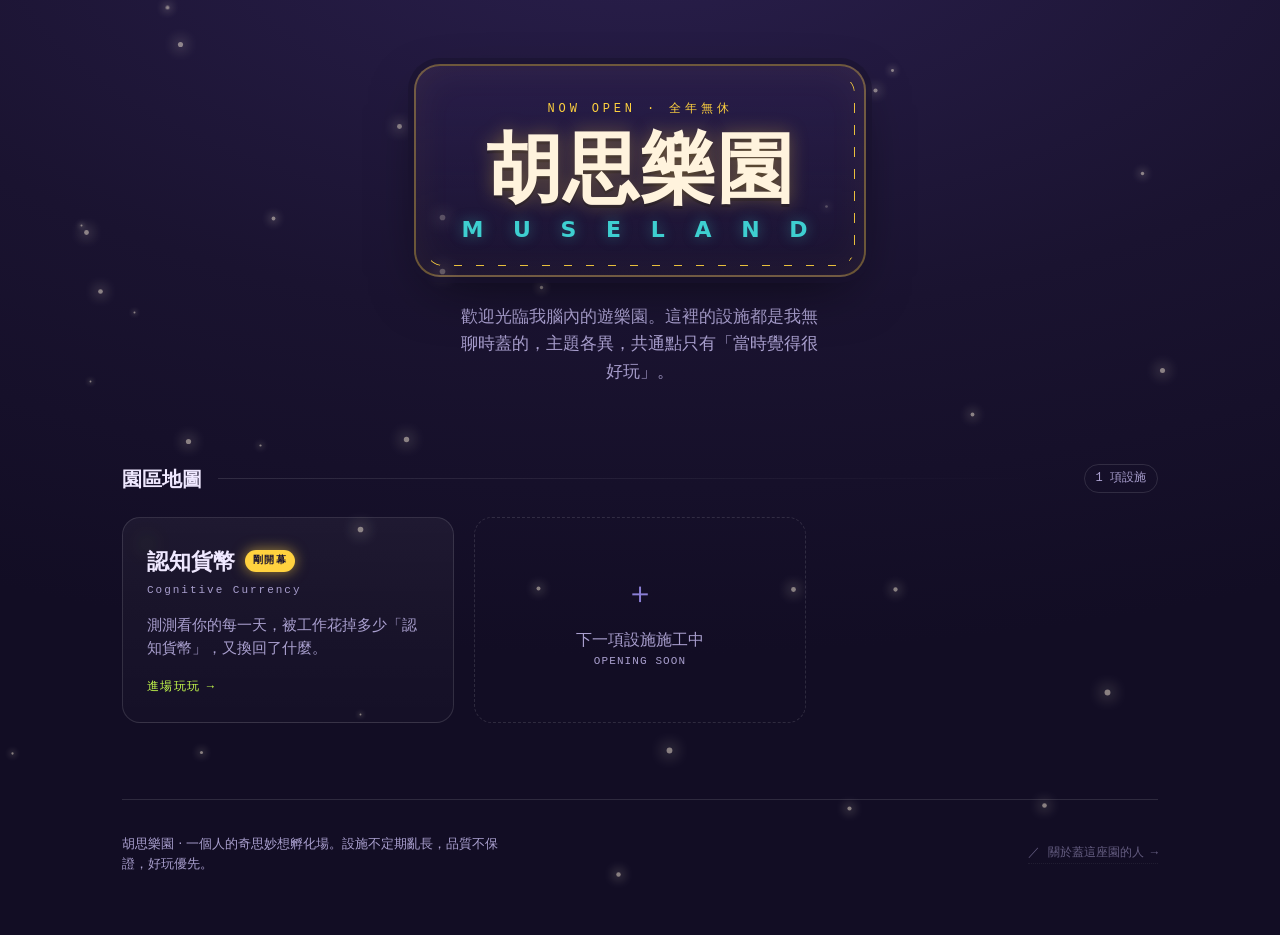
==== index.html @ d2857ace "init: museland park + cognitive currency" ====
<!DOCTYPE html>
<html lang="zh-Hant">
<head>
<meta charset="UTF-8" />
<meta name="viewport" content="width=device-width, initial-scale=1.0" />
<title>Museland・胡思樂園</title>
<meta name="description" content="一座裝各種奇思妙想的遊樂園。設施不定期亂長，開幕沒有時刻表。" />

<!-- 全站色票 / 字體集中管理（未來要接品牌站，改這裡一處即可） -->
<style>
:root{
  /* 遊樂園「黃昏亮燈」基調 —— 全站殼的顏色，不是任何一項設施的裝潢 */
  --sky:        #1a1330;   /* 夜幕將暗、燈剛亮的天 */
  --sky-2:      #2a1f4d;   /* 天空漸層上緣 */
  --bulb:       #fff3dd;   /* 燈泡暖白 */
  --marquee:    #ffd23f;   /* 招牌燈金 */
  --pink:       #ff5c8a;   /* 旋轉木馬粉 */
  --teal:       #3ecfd0;   /* 摩天輪青 */
  --violet:     #8b7fd6;   /* 霓虹紫 */
  --ink:        #efe8ff;   /* 主要文字（亮） */
  --ink-dim:    #a99fce;   /* 次要文字 */
  --line:       rgba(255,255,255,.12);

  --display: "Baloo 2", "Noto Sans TC", system-ui, sans-serif;
  --body:    "Noto Sans TC", system-ui, -apple-system, sans-serif;
  --mono:    ui-monospace, "SF Mono", Menlo, monospace;

  --r: 18px;
  --maxw: 1080px;
}

*{box-sizing:border-box;margin:0;padding:0}
html{-webkit-text-size-adjust:100%}
body{
  font-family:var(--body);
  color:var(--ink);
  background:
    radial-gradient(120% 80% at 50% -10%, var(--sky-2) 0%, var(--sky) 55%, #120d24 100%);
  min-height:100dvh;
  overflow-x:hidden;
  line-height:1.6;
}

/* ——— 夜空裡漂浮的燈點（氣氛，非內容） ——— */
.stars{position:fixed;inset:0;pointer-events:none;z-index:0}
.stars i{
  position:absolute;width:3px;height:3px;border-radius:50%;
  background:var(--bulb);opacity:.5;
  box-shadow:0 0 8px 1px var(--bulb);
  animation:twinkle 4s ease-in-out infinite;
}
@keyframes twinkle{0%,100%{opacity:.15}50%{opacity:.7}}

.wrap{position:relative;z-index:1;max-width:var(--maxw);margin:0 auto;padding:0 22px}

/* ================= 招牌 / HERO ================= */
header.marquee{padding:64px 0 26px;text-align:center}

/* 一圈跑馬燈燈泡框住招牌 */
.signboard{
  position:relative;display:inline-block;padding:34px 46px;border-radius:26px;
  background:linear-gradient(180deg, rgba(43,31,77,.65), rgba(26,19,48,.4));
  border:2px solid rgba(255,210,63,.35);
  box-shadow:0 0 0 6px rgba(26,19,48,.6), 0 20px 60px -20px rgba(0,0,0,.7),
             inset 0 0 40px rgba(255,210,63,.06);
}
/* 燈泡沿邊 */
.signboard::before{
  content:"";position:absolute;inset:9px;border-radius:18px;
  background-image:radial-gradient(circle, var(--marquee) 32%, transparent 34%);
  background-size:22px 22px;background-position:0 0;
  -webkit-mask:linear-gradient(#000 0 0) content-box, linear-gradient(#000 0 0);
  padding:1px;-webkit-mask-composite:xor;mask-composite:exclude;
  opacity:.9;pointer-events:none;
  animation:chase 1.1s steps(2) infinite;
}
@keyframes chase{50%{opacity:.4}}

.eyebrow{
  font-family:var(--mono);font-size:12px;letter-spacing:.32em;
  color:var(--marquee);text-transform:uppercase;margin-bottom:12px;
}
h1{
  font-family:var(--display);font-weight:800;
  font-size:clamp(40px,9vw,76px);line-height:1;letter-spacing:.01em;
  color:var(--bulb);
  text-shadow:0 0 18px rgba(255,210,63,.35), 0 3px 0 rgba(0,0,0,.25);
}
h1 .en{
  display:block;font-size:clamp(15px,3.4vw,22px);letter-spacing:.5em;
  color:var(--teal);margin-top:12px;text-shadow:0 0 14px rgba(62,207,208,.4);
}
.tagline{
  max-width:34ch;margin:26px auto 0;color:var(--ink-dim);
  font-size:clamp(15px,2.6vw,17px);
}

/* ================= 園區地圖標題 ================= */
.mapbar{
  display:flex;align-items:center;gap:16px;margin:52px 0 22px;
}
.mapbar h2{
  font-family:var(--display);font-weight:700;font-size:20px;color:var(--ink);
  white-space:nowrap;
}
.mapbar .rule{flex:1;height:1px;background:linear-gradient(90deg,var(--line),transparent)}
.mapbar .count{
  font-family:var(--mono);font-size:12px;color:var(--ink-dim);
  border:1px solid var(--line);border-radius:99px;padding:4px 11px;white-space:nowrap;
}

/* ================= 燈牆 / 設施格 ================= */
.grid{
  display:grid;grid-template-columns:repeat(auto-fill,minmax(280px,1fr));
  gap:20px;padding-bottom:20px;
}

.tile{
  position:relative;display:block;text-decoration:none;color:inherit;
  border-radius:var(--r);padding:26px 24px 24px;
  background:linear-gradient(180deg, rgba(255,255,255,.045), rgba(255,255,255,.015));
  border:1px solid var(--line);
  overflow:hidden;isolation:isolate;
  transition:transform .28s cubic-bezier(.2,.8,.2,1), border-color .28s, box-shadow .28s;
}
/* 每項設施用自己的主題色發光 */
.tile::before{
  content:"";position:absolute;inset:0;z-index:-1;opacity:.0;
  background:radial-gradient(120% 90% at 20% -10%, var(--c) 0%, transparent 60%);
  transition:opacity .3s;
}
.tile:hover,.tile:focus-visible{
  transform:translateY(-6px);
  border-color:color-mix(in srgb, var(--c) 60%, transparent);
  box-shadow:0 22px 50px -24px var(--c), 0 0 0 1px color-mix(in srgb,var(--c) 30%,transparent);
  outline:none;
}
.tile:hover::before,.tile:focus-visible::before{opacity:.16}
.tile:focus-visible{box-shadow:0 0 0 3px var(--sky),0 0 0 6px var(--c)}

/* 亮燈的小圓標 —— 這項設施的招牌燈 */
.bulb{
  width:38px;height:38px;border-radius:50%;margin-bottom:18px;
  background:radial-gradient(circle at 35% 30%, #fff, var(--c) 65%, color-mix(in srgb,var(--c) 40%,#000));
  box-shadow:0 0 20px 2px var(--c), inset 0 0 8px rgba(255,255,255,.6);
}
.tile h3{
  font-family:var(--display);font-weight:700;font-size:22px;color:var(--ink);
  display:flex;align-items:center;gap:10px;flex-wrap:wrap;
}
.tile .sub{font-family:var(--mono);font-size:11px;letter-spacing:.18em;color:var(--ink-dim);margin-top:3px}
.tile p{color:var(--ink-dim);font-size:14.5px;margin-top:14px}
.tile .enter{
  font-family:var(--mono);font-size:12px;letter-spacing:.12em;color:var(--c);
  margin-top:18px;display:inline-flex;align-items:center;gap:6px;
}
.tile .enter .arrow{transition:transform .25s}
.tile:hover .enter .arrow,.tile:focus-visible .enter .arrow{transform:translateX(4px)}

/* 剛開幕燈牌 */
.newtag{
  font-family:var(--mono);font-size:10px;letter-spacing:.14em;
  color:#1a1330;background:var(--marquee);
  padding:3px 8px;border-radius:99px;font-weight:700;
  box-shadow:0 0 14px rgba(255,210,63,.6);
  animation:blink 1.6s ease-in-out infinite;
}
@keyframes blink{0%,100%{opacity:1}50%{opacity:.45}}

/* 外連小記號 */
.ext{font-size:11px;color:var(--ink-dim);opacity:.7}

/* 「還會開更多」的空位提示 */
.soon{
  border:1px dashed var(--line);border-radius:var(--r);
  display:flex;flex-direction:column;align-items:center;justify-content:center;
  text-align:center;padding:34px 24px;color:var(--ink-dim);min-height:200px;
}
.soon .plus{font-size:30px;color:var(--violet);margin-bottom:10px}
.soon small{font-family:var(--mono);font-size:11px;letter-spacing:.1em}

/* ================= 頁尾 ================= */
footer{
  margin-top:56px;padding:34px 0 60px;border-top:1px solid var(--line);
  display:flex;flex-wrap:wrap;gap:14px 26px;align-items:center;justify-content:space-between;
  color:var(--ink-dim);font-size:13px;
}
footer .who{max-width:46ch}
/* 預留：之後接品牌站的單向連結（現在隱藏佔位） */
footer .brand-link{font-family:var(--mono);font-size:12px;color:var(--ink-dim);text-decoration:none;opacity:.55;border-bottom:1px dotted var(--line)}
footer .brand-link:hover{opacity:1;color:var(--teal)}

@media (prefers-reduced-motion: reduce){
  *{animation:none !important}
  .tile{transition:none}
}
</style>
</head>
<body>

<div class="stars" aria-hidden="true"></div>

<div class="wrap">

  <header class="marquee">
    <div class="signboard">
      <div class="eyebrow">Now Open · 全年無休</div>
      <h1>胡思樂園<span class="en">M U S E L A N D</span></h1>
    </div>
    <p class="tagline">歡迎光臨我腦內的遊樂園。這裡的設施都是我無聊時蓋的，主題各異，共通點只有「當時覺得很好玩」。</p>
  </header>

  <div class="mapbar">
    <h2>園區地圖</h2>
    <span class="rule"></span>
    <span class="count" id="count">— 項設施</span>
  </div>

  <main class="grid" id="grid" aria-label="園區設施列表"></main>

  <footer>
    <span class="who">胡思樂園 · 一個人的奇思妙想孵化場。設施不定期亂長，品質不保證，好玩優先。</span>
    <!-- 品牌接口佔位：日後由品牌站單向連進來，或這裡放一個回品牌站的隱性連結 -->
    <a class="brand-link" href="#" data-brand-placeholder>／ 關於蓋這座園的人 →</a>
  </footer>

</div>

<script src="works.js"></script>
<script>
(function(){
  // —— 夜空燈點 ——
  var sky = document.querySelector('.stars');
  var N = 34;
  for(var i=0;i<N;i++){
    var s=document.createElement('i');
    s.style.left=(Math.random()*100)+'%';
    s.style.top=(Math.random()*100)+'%';
    s.style.animationDelay=(Math.random()*4)+'s';
    s.style.transform='scale('+(0.6+Math.random()*1.4)+')';
    sky.appendChild(s);
  }

  // —— 由 WORKS 自動生成園區地圖 ——
  var grid = document.getElementById('grid');
  var frag = document.createDocumentFragment();

  (WORKS || []).forEach(function(w){
    var isExternal = !!w.external;
    var href = isExternal ? w.external : ('works/' + w.slug + '/');
    var a = document.createElement('a');
    a.className='tile';
    a.href=href;
    a.style.setProperty('--c', w.color || '#8b7fd6');
    if(isExternal){ a.target='_blank'; a.rel='noopener'; }

    a.innerHTML =
      '<span class="bulb" aria-hidden="true"></span>' +
      '<h3>'+ esc(w.title) +
        (w.isNew ? ' <span class="newtag">剛開幕</span>' : '') +
      '</h3>' +
      (w.subtitle ? '<div class="sub">'+ esc(w.subtitle) +'</div>' : '') +
      (w.blurb ? '<p>'+ esc(w.blurb) +'</p>' : '') +
      '<span class="enter">進場玩玩 <span class="arrow">→</span>' +
        (isExternal ? ' <span class="ext">(另開)</span>' : '') +
      '</span>';
    frag.appendChild(a);
  });

  // 「還會開更多」空位
  var soon=document.createElement('div');
  soon.className='soon';
  soon.innerHTML='<span class="plus">＋</span><span>下一項設施施工中</span><small>OPENING SOON</small>';
  frag.appendChild(soon);

  grid.appendChild(frag);
  document.getElementById('count').textContent = (WORKS||[]).length + ' 項設施';

  function esc(s){var d=document.createElement('div');d.textContent=s;return d.innerHTML;}
})();
</script>
</body>
</html>
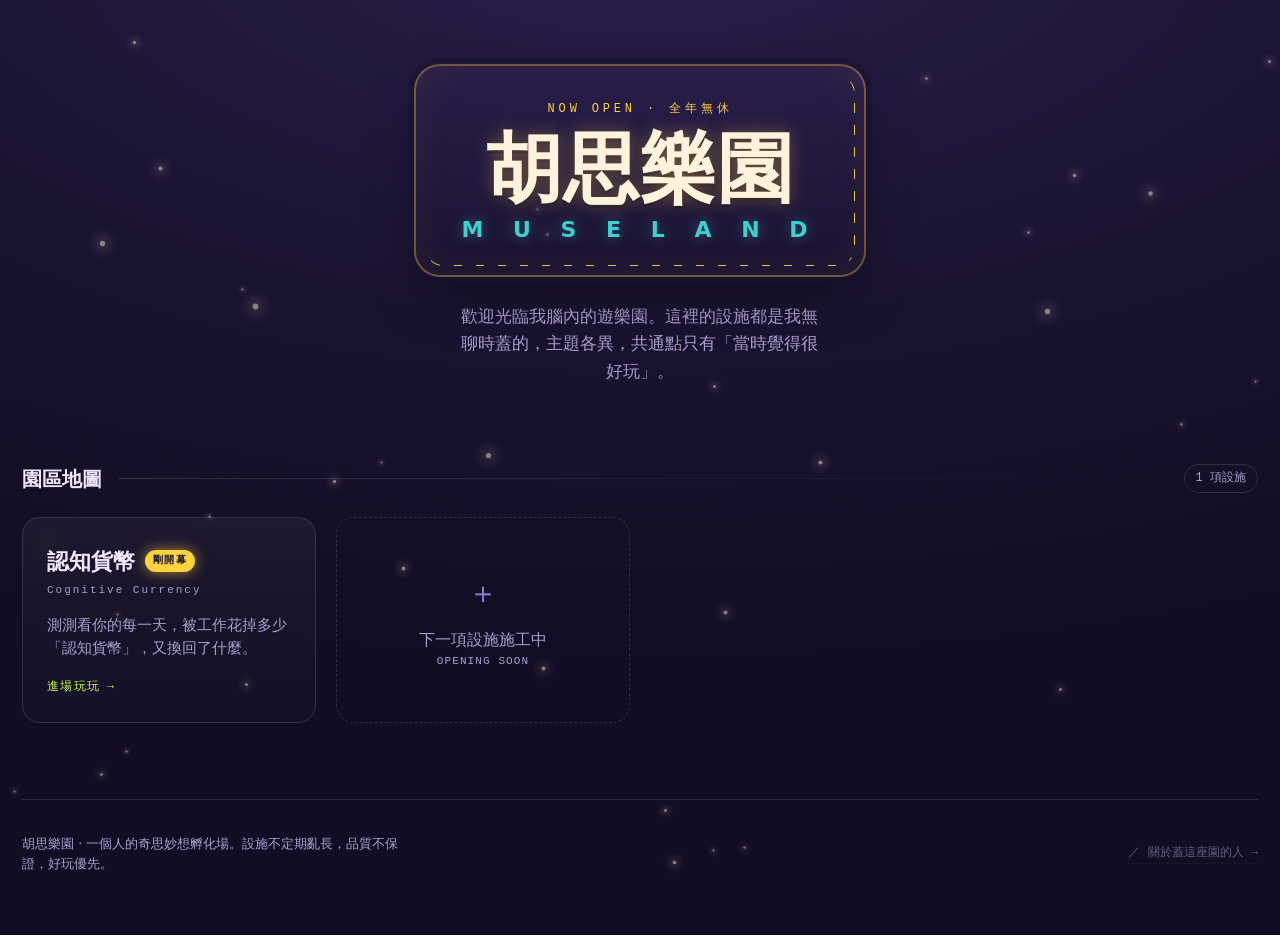
==== commit adf59848: "Update index.html" ====
--- a/index.html
+++ b/index.html
@@ -26,7 +26,7 @@
   --mono:    ui-monospace, "SF Mono", Menlo, monospace;
 
   --r: 18px;
-  --maxw: 1080px;
+  --maxw: 1440px;
 }
 
 *{box-sizing:border-box;margin:0;padding:0}
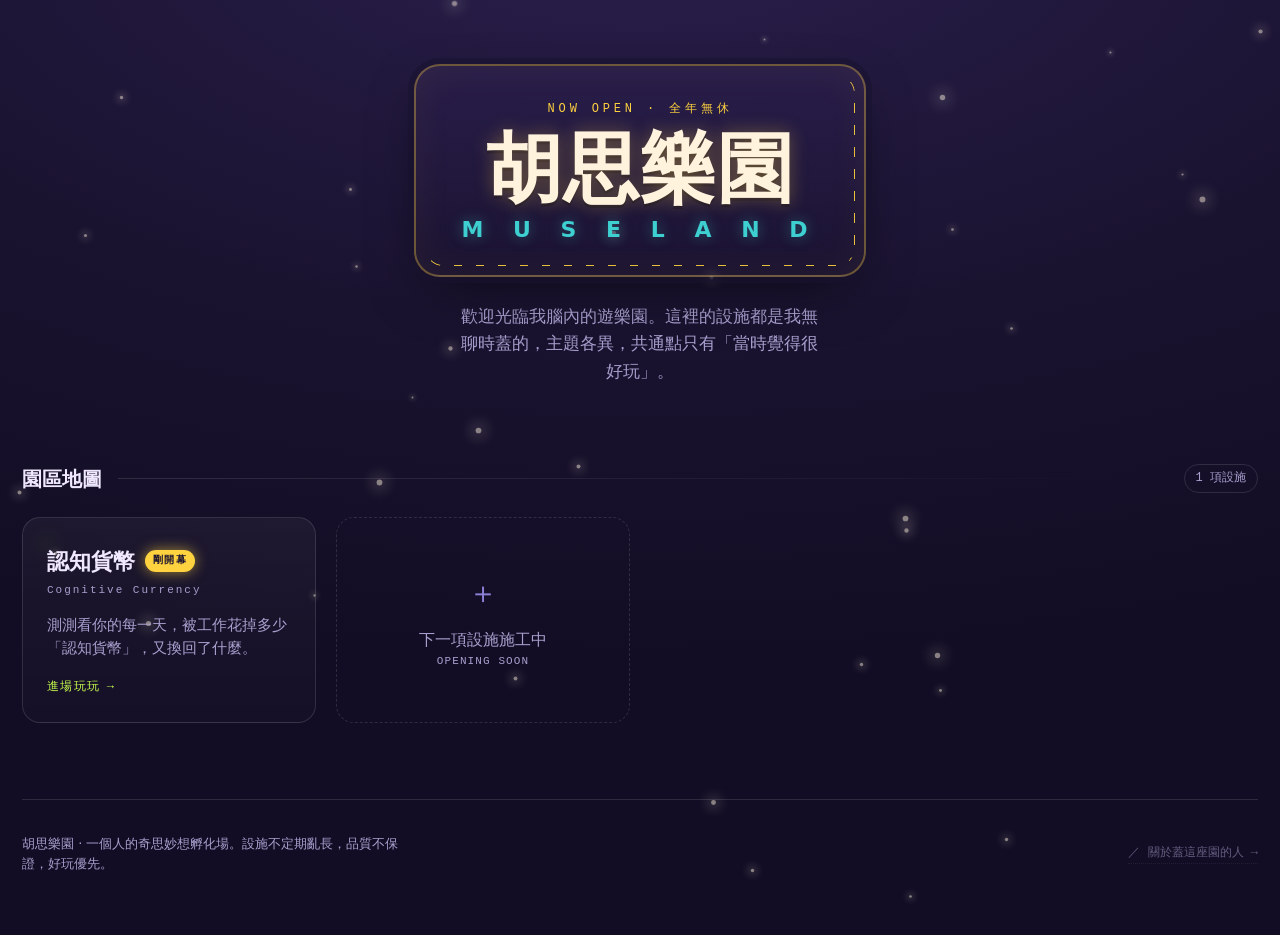
==== commit 3518ee32: "Update index.html" ====
--- a/index.html
+++ b/index.html
@@ -26,7 +26,7 @@
   --mono:    ui-monospace, "SF Mono", Menlo, monospace;
 
   --r: 18px;
-  --maxw: 1440px;
+  --maxw: 1920px;
 }
 
 *{box-sizing:border-box;margin:0;padding:0}
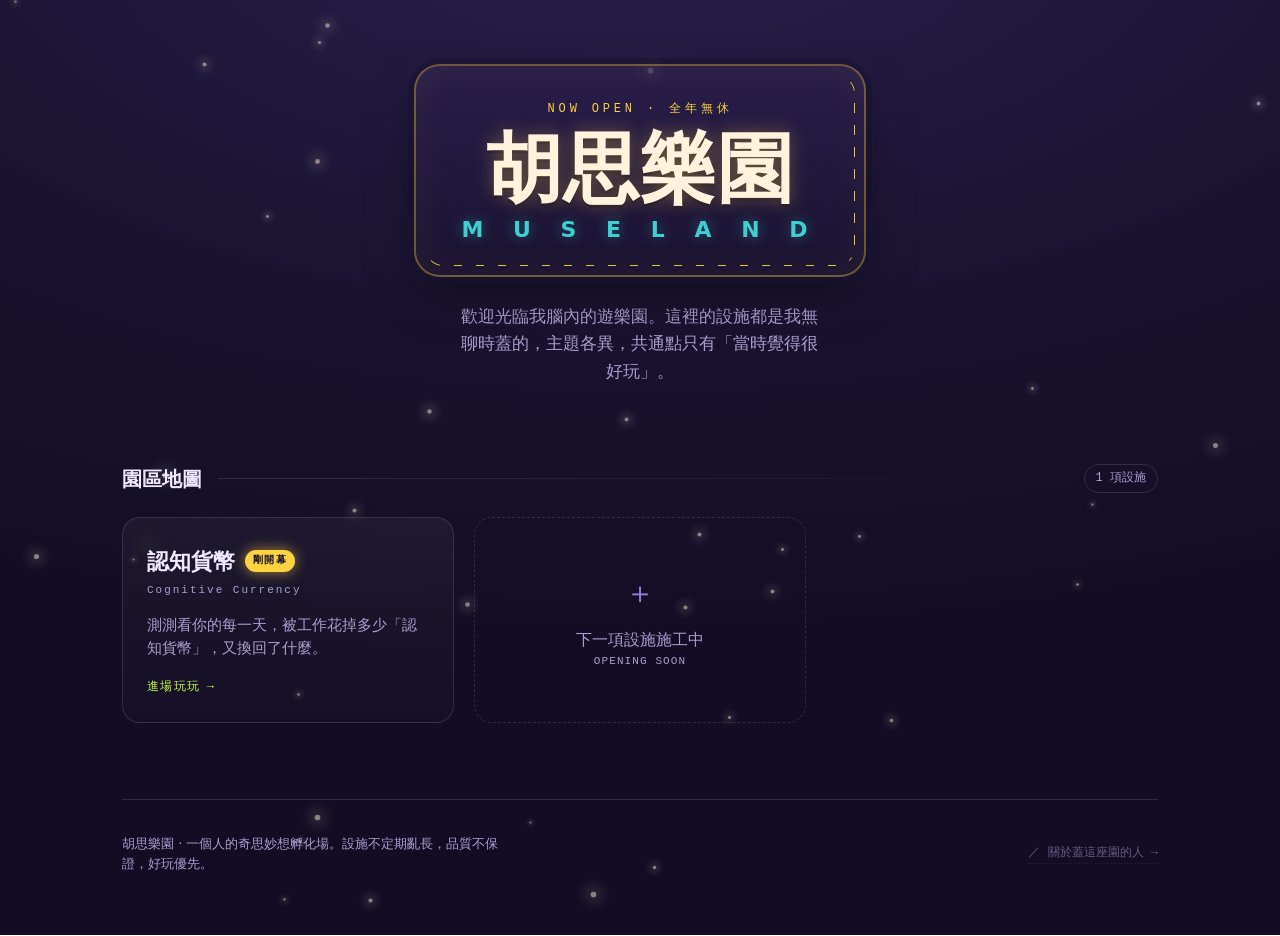
==== commit 1e7f6de2: "Update index.html" ====
--- a/index.html
+++ b/index.html
@@ -26,7 +26,7 @@
   --mono:    ui-monospace, "SF Mono", Menlo, monospace;
 
   --r: 18px;
-  --maxw: 1920px;
+  --maxw: 1080px;
 }
 
 *{box-sizing:border-box;margin:0;padding:0}
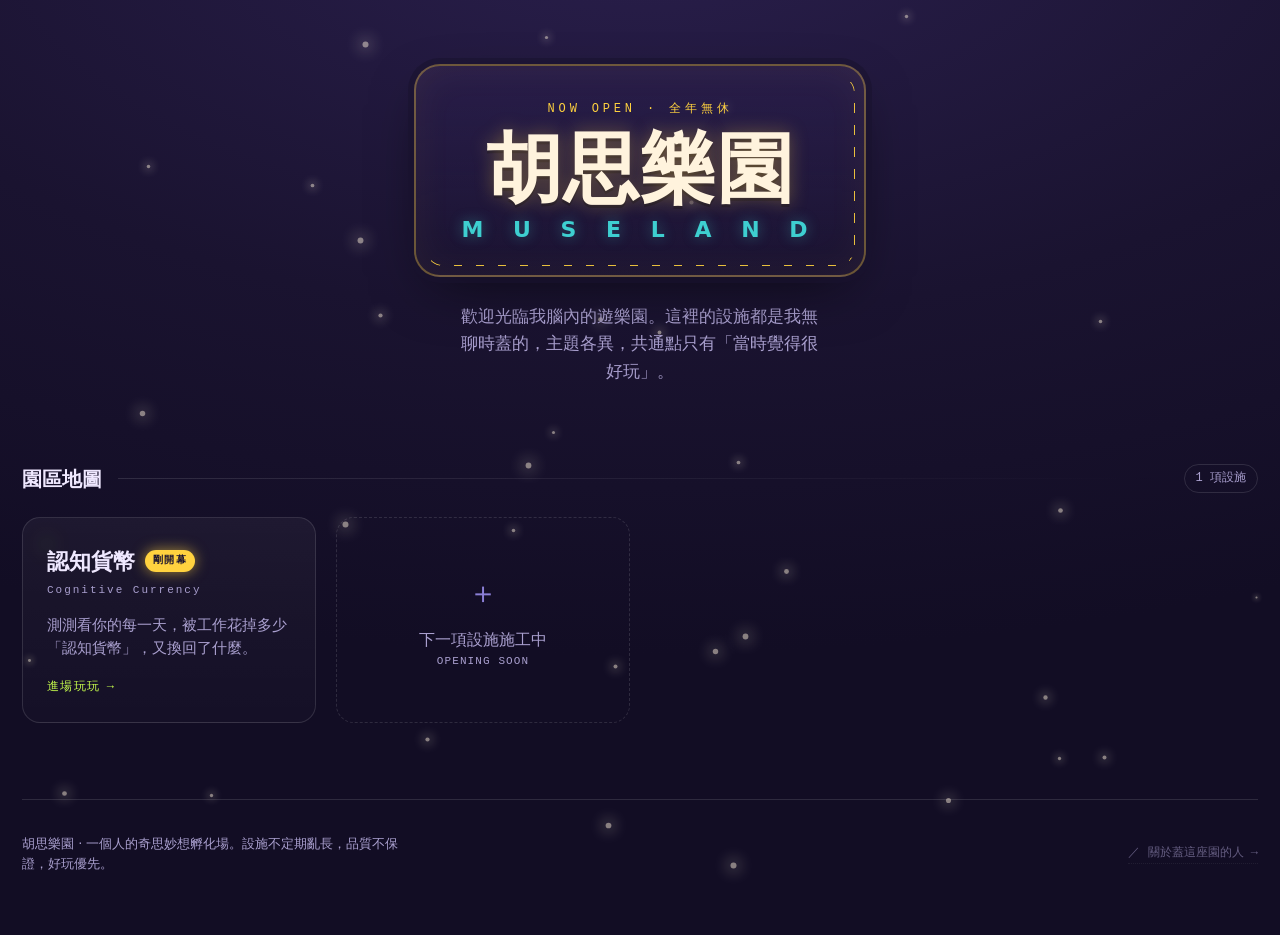
==== commit 3fa865ef: "widen container" ====
--- a/index.html
+++ b/index.html
@@ -26,7 +26,7 @@
   --mono:    ui-monospace, "SF Mono", Menlo, monospace;
 
   --r: 18px;
-  --maxw: 1080px;
+  --maxw: 1400px;
 }
 
 *{box-sizing:border-box;margin:0;padding:0}
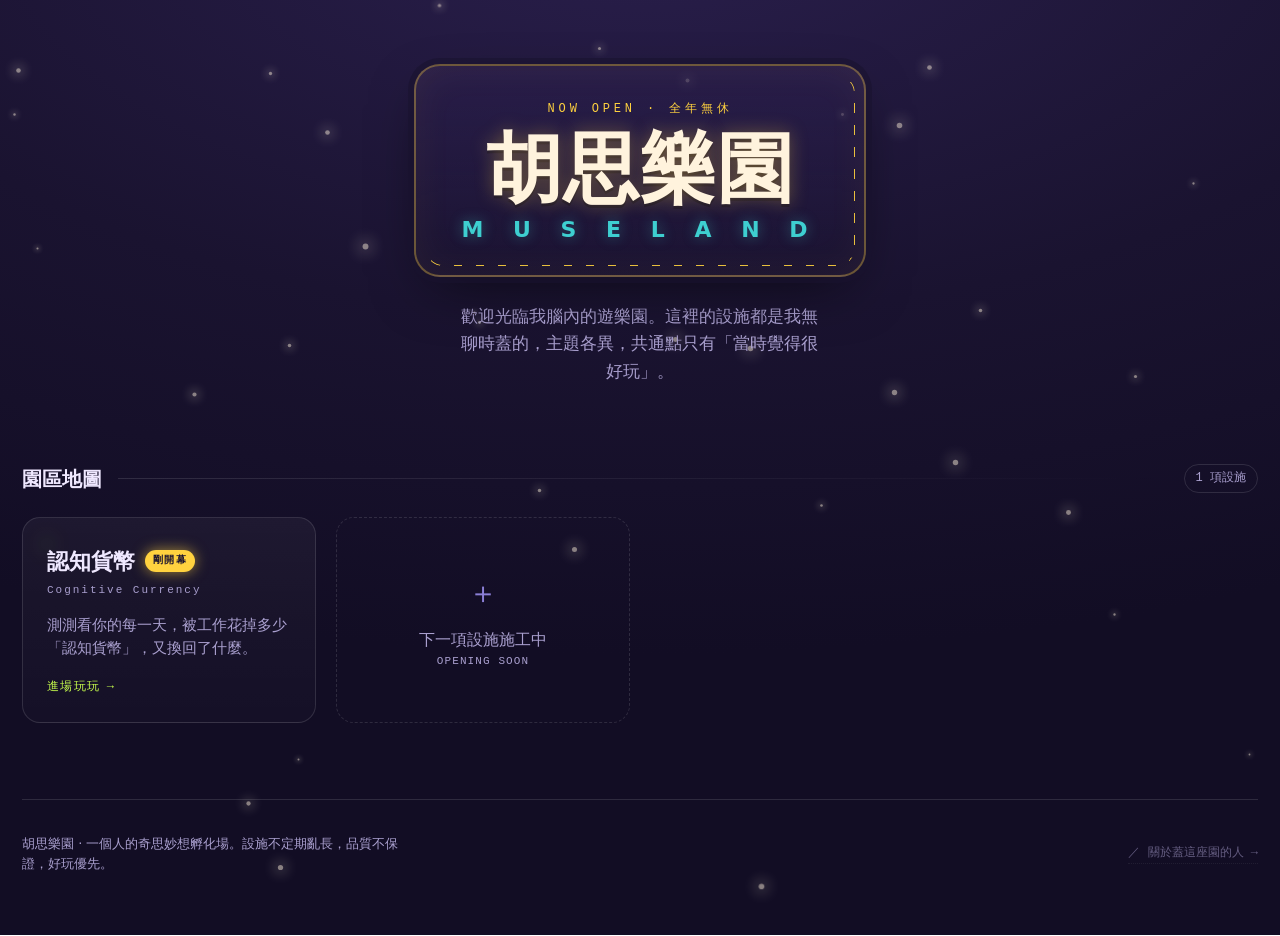
==== commit 0f549ac6: "widen container to 1600px" ====
--- a/index.html
+++ b/index.html
@@ -26,7 +26,7 @@
   --mono:    ui-monospace, "SF Mono", Menlo, monospace;
 
   --r: 18px;
-  --maxw: 1400px;
+  --maxw: 1600px;
 }
 
 *{box-sizing:border-box;margin:0;padding:0}
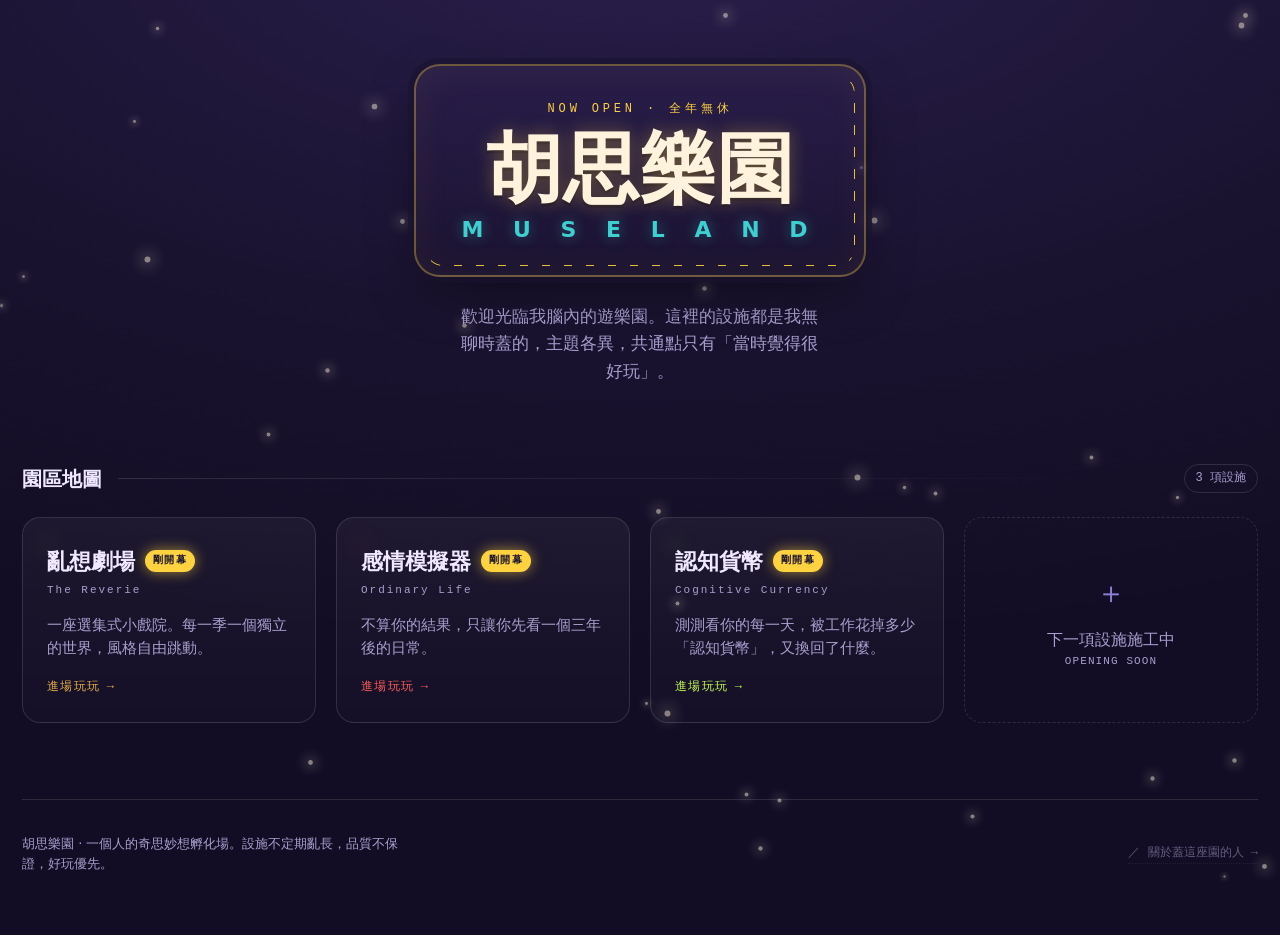
==== commit ddf303d4: "網站後台追蹤" ====
--- a/index.html
+++ b/index.html
@@ -279,5 +279,7 @@
   function esc(s){var d=document.createElement('div');d.textContent=s;return d.innerHTML;}
 })();
 </script>
+<!-- Vercel Web Analytics：不記名瀏覽量統計，給自己後台看 -->
+<script defer src="/_vercel/insights/script.js"></script>
 </body>
 </html>
